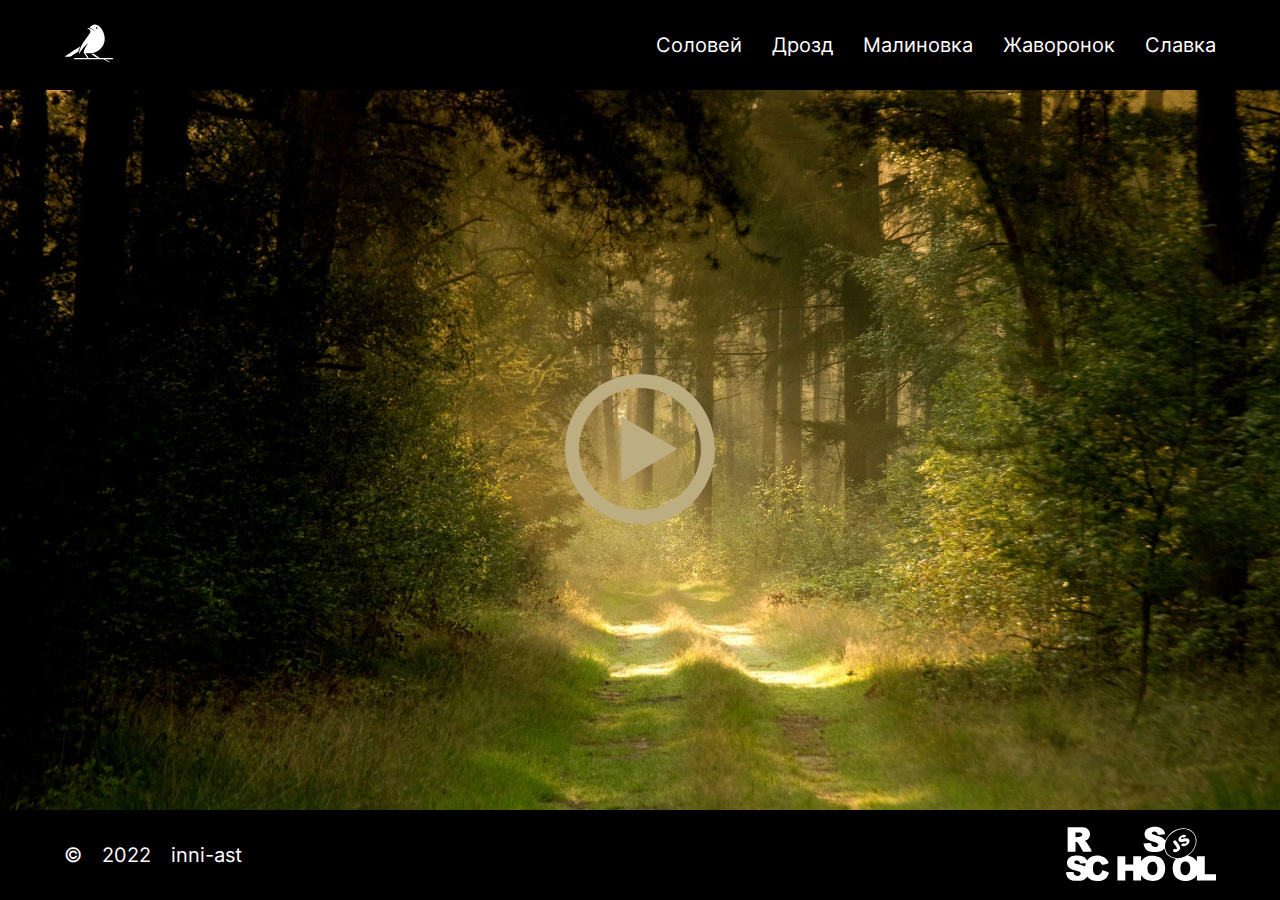
==== js/index.html @ e1df6a78 "init: start task js-part1" ====
<!DOCTYPE html>
<html lang="ru">

<head>
	<meta charset="UTF-8">
	<meta http-equiv="X-UA-Compatible" content="IE=edge">
	<meta name="viewport" content="width=device-width, initial-scale=1.0">
	<title>Звуки природы</title>
	<link rel="stylesheet" href="style.css">
	<link rel="shortcut icon" href="assets/favicon.ico" type="image/x-icon">
</head>

<body>
	<div class="wrapper">
		<header class="header">
			<div class="container header-container">
				<div class="header__logo">
					<svg viewBox="0 0 50 50" class="icon">
						<use xlink:href="assets/svg/sprite.svg#logo"></use>
					</svg>
				</div>
				<nav class="header__nav">
					<ul class="header__list list">
						<li class="list__item" data-item="nightingale"><a href="#nightingale"
								class="birds nightingale">Соловей</a></li>
						<li class="list__item" data-item="thrush"><a href="#thrush" class="birds thrush">Дрозд</a></li>
						<li class="list__item" data-item="robin"><a href="#robin" class="birds robin">Малиновка</a></li>
						<li class="list__item" data-item="lark"><a href="#lark" class="birds lark">Жаворонок</a></li>
						<li class="list__item" data-item="warbler"><a href="#warbler" class="birds warbler">Славка</a></li>
					</ul>
				</nav>
			</div>
		</header>
		<main class="main">
			<div class="container-main">
				<div class="video__player">
					<img src="assets/img/solovey.jpg" alt="video player" class="video__item">
					<button class="video__button">
						<svg class="icon play">
							<use xlink:href="assets/svg/sprite.svg#play"></use>
						</svg>
					</button>
				</div>
			</div>
		</main>
		<footer class="footer ">
			<div class="container">
				<div class="footer__items">
					<div class="footer__author ">
						<span>&copy;</span>
						<time>2022</time>
						<a href="https://github.com/inni-ast">inni-ast</a>
					</div>
					<div class="footer__school-link">
						<a href="https://rs.school/js-stage0/">
							<svg class="icon rss">
								<use xlink:href="assets/svg/sprite.svg#rss"></use>
							</svg>
						</a>
					</div>
				</div>
			</div>
		</footer>
	</div>
	<script type="module" src="./js/index.js"></script>
</body>

</html>
---- js/style.css ----
/*fonts*/

/* inter-regular - latin_cyrillic */
@font-face {
	font-family: "Inter";
	font-style: normal;
	font-weight: 400;
	src: url("assets/fonts/inter-v7-latin_cyrillic-regular.eot"); /* IE9 Compat Modes */
	src: local(""), url("assets/fonts/inter-v7-latin_cyrillic-regular.eot?#iefix") format("embedded-opentype"),
		/* IE6-IE8 */ url("assets/fonts/inter-v7-latin_cyrillic-regular.woff2") format("woff2"),
		/* Super Modern Browsers */ url("assets/fonts/inter-v7-latin_cyrillic-regular.woff") format("woff"),
		/* Modern Browsers */ url("assets/fonts/inter-v7-latin_cyrillic-regular.ttf") format("truetype"),
		/* Safari, Android, iOS */ url("assets/fonts/inter-v7-latin_cyrillic-regular.svg#Inter") format("svg"); /* Legacy iOS */
}
/* inter-700 - latin_cyrillic */
@font-face {
	font-family: "Inter";
	font-style: normal;
	font-weight: 700;
	src: url("assets/fonts/inter-v7-latin_cyrillic-700.eot"); /* IE9 Compat Modes */
	src: local(""), url("assets/fonts/inter-v7-latin_cyrillic-700.eot?#iefix") format("embedded-opentype"),
		/* IE6-IE8 */ url("assets/fonts/inter-v7-latin_cyrillic-700.woff2") format("woff2"),
		/* Super Modern Browsers */ url("assets/fonts/inter-v7-latin_cyrillic-700.woff") format("woff"),
		/* Modern Browsers */ url("assets/fonts/inter-v7-latin_cyrillic-700.ttf") format("truetype"),
		/* Safari, Android, iOS */ url("assets/fonts/inter-v7-latin_cyrillic-700.svg#Inter") format("svg"); /* Legacy iOS */
}
:root {
	--font-first: 1.125rem;
	--font-second: 1.25rem;
	--color-gold: #bdae82;
	--color-black: #000;
	--color-white: #fff;
}
* {
	padding: 0;
	margin: 0;
}
html {
	box-sizing: border-box;
	scroll-behavior: smooth;
}
*,
*::before,
*::after {
	box-sizing: inherit;
}
body {
	min-height: 100%;
	font-family: "Inter";
	font-size: var(--font-first);
	background-color: var(--color-black);
	color: var(--color-white);
}
a {
	text-decoration: none;
	font-family: inherit;
}
.wrapper {
	display: flex;
	flex-direction: column;
}
.container {
	/* max-width: 1940px; */
	margin: 0 auto;
	padding: 0 5vw;
}
.list {
	list-style: none;
}
/*header styles start*/
.header__logo .icon {
	width: 50px;
	height: 50px;
}
.icon {
	fill: var(--color-white);
	transition: 0.8s;
}
.icon:hover {
	fill: var(--color-gold);
}
.header-container {
	height: 90px;
	display: flex;
	gap: 2vw;
	justify-content: space-between;
	align-items: center;
}
.header__nav {
	margin-left: auto;
}
.header__list {
	display: flex;
	flex-wrap: wrap;
	align-items: center;
	gap: 30px;
}
.list__item {
}
.list__item a {
	font-size: var(--font-second);
	color: var(--color-white);
	transition: color 0.8s;
}
.list__item:hover a {
	color: var(--color-gold);
}
.active {
	color: var(--color-gold);
}

/* header styles end*/

/* main stales start*/
.main {
	flex: 1 1 auto;
}
.container-main {
}
.video__player {
	display: flex;
	justify-content: center;
	align-items: center;
	flex-direction: column;
}
.video__player img {
	max-height: 100%;
	max-width: 100%;
	object-fit: cover;
}
.video__button {
	position: absolute;
	background-color: transparent;
	border: 0;
}
.video__button svg {
	max-width: 100%;
	background-color: transparent;
}
/*main styles end*/

/*footer styles start*/
.footer .container {
	background-color: var(--color-black);
}
.footer__items {
	display: flex;
	align-items: center;
	height: 90px;
	justify-content: space-between;
	font-size: var(--font-second);
}
.footer__author {
	display: flex;
	gap: 20px;
}
.footer__author a,
.footer__school-link a {
	font-family: "Inter";
	font-size: var(--font-second);
	text-align: right;
	color: var(--color-white);
	transition: color 0.8s;
}
.footer__school-link:hover a,
.footer__author:hover a {
	color: var(--color-gold);
}
.rss {
	width: 150px;
	height: 70px;
}

/*****************media query**********************/

@media (max-width: 768px) {
	.play {
		width: 75px;
		height: 75px;
	}
	.rss {
		width: 70px;
		height: 35px;
	}
}
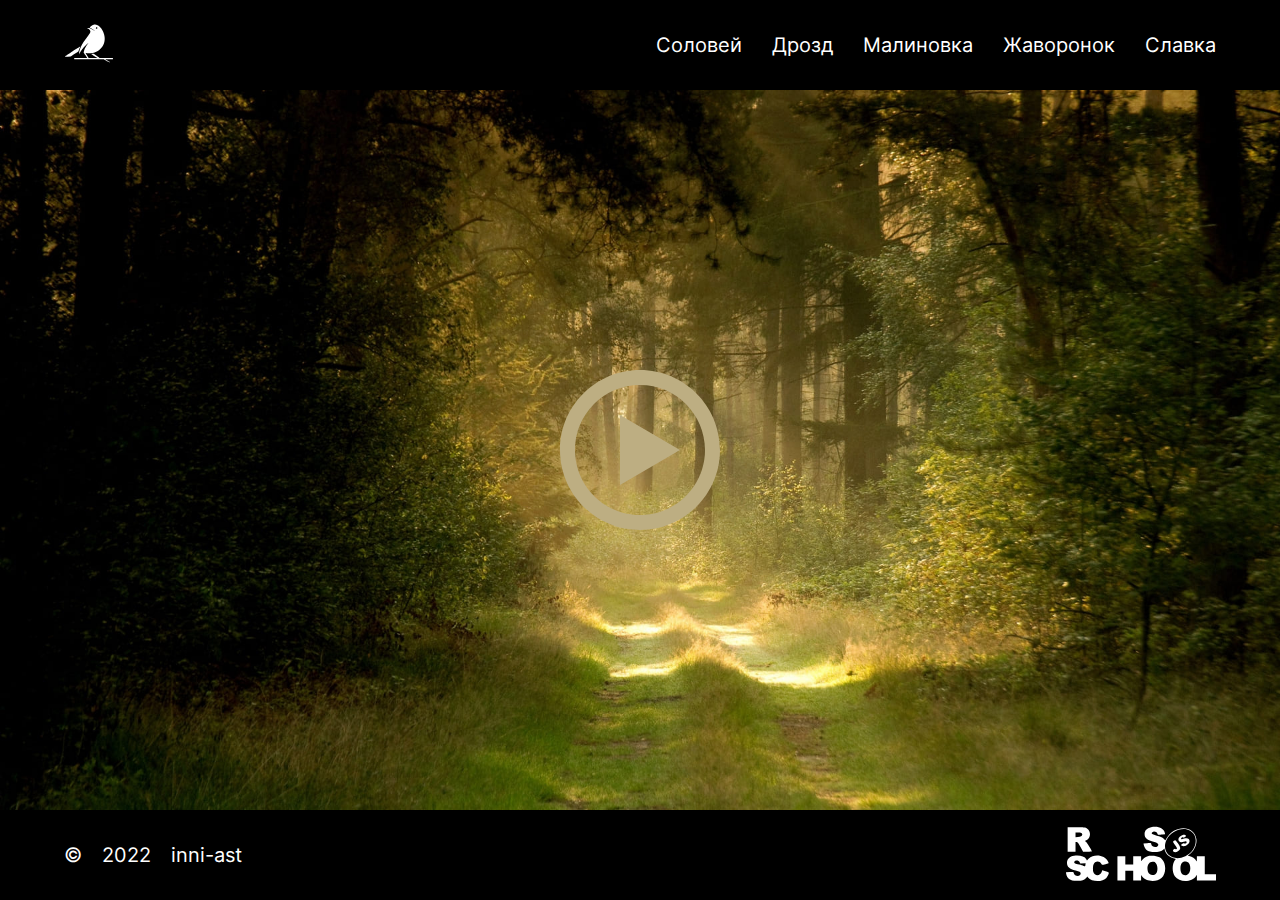
==== commit bc2379b7: "feat: add sound changes" ====
--- a/js/index.html
+++ b/js/index.html
@@ -21,7 +21,7 @@
 				</div>
 				<nav class="header__nav">
 					<ul class="header__list list">
-						<li class="list__item" data-item="nightingale"><a href="#nightingale"
+						<li class="list__item" data-item="nightingale" class="birds nightingale"><a href="#nightingale"
 								class="birds nightingale">Соловей</a></li>
 						<li class="list__item" data-item="thrush"><a href="#thrush" class="birds thrush">Дрозд</a></li>
 						<li class="list__item" data-item="robin"><a href="#robin" class="birds robin">Малиновка</a></li>
@@ -31,17 +31,14 @@
 				</nav>
 			</div>
 		</header>
-		<main class="main">
-			<div class="container-main">
-				<div class="video__player">
-					<img src="assets/img/solovey.jpg" alt="video player" class="video__item">
-					<button class="video__button">
-						<svg class="icon play">
-							<use xlink:href="assets/svg/sprite.svg#play"></use>
-						</svg>
-					</button>
-				</div>
+		<main class="main container-main">
+
+			<div class="video__player">
+				<img src="assets/img/solovey.jpg" alt="video player" class="video__item">
+				<button class="play__button">
+				</button>
 			</div>
+
 		</main>
 		<footer class="footer ">
 			<div class="container">
--- a/js/style.css
+++ b/js/style.css
@@ -45,7 +45,7 @@
 	box-sizing: inherit;
 }
 body {
-	min-height: 100%;
+	/* min-height: 100%; */
 	font-family: "Inter";
 	font-size: var(--font-first);
 	background-color: var(--color-black);
@@ -56,11 +56,12 @@
 	font-family: inherit;
 }
 .wrapper {
-	display: flex;
-	flex-direction: column;
+	max-width: 100vw;
+	/* display: flex;
+	flex-direction: column; */
 }
 .container {
-	/* max-width: 1940px; */
+	max-width: 1440px;
 	margin: 0 auto;
 	padding: 0 5vw;
 }
@@ -107,35 +108,51 @@
 }
 .active {
 	color: var(--color-gold);
+	text-decoration: underline;
+}
+.active.birds {
+	color: var(--color-gold);
 }
 
 /* header styles end*/
 
 /* main stales start*/
 .main {
-	flex: 1 1 auto;
+	/* flex: 1 1 auto; */
 }
 .container-main {
 }
 .video__player {
+	position: relative;
 	display: flex;
 	justify-content: center;
 	align-items: center;
-	flex-direction: column;
 }
 .video__player img {
 	max-height: 100%;
 	max-width: 100%;
-	object-fit: cover;
-}
-.video__button {
+	object-fit: contain;
+}
+.play__button {
 	position: absolute;
+	background-image: url(assets/svg/play.svg);
+	background-repeat: no-repeat;
+	background-size: contain;
+	width: 160px;
+	height: 160px;
 	background-color: transparent;
 	border: 0;
-}
-.video__button svg {
-	max-width: 100%;
-	background-color: transparent;
+	transition: all 1s;
+}
+.play__button:hover {
+	filter: brightness(0.75);
+}
+.pause.play__button {
+	background-image: url(assets/svg/pause.svg);
+	transition: all 1s;
+}
+.pause.play__button:hover {
+	filter: brightness(0.75);
 }
 /*main styles end*/
 
